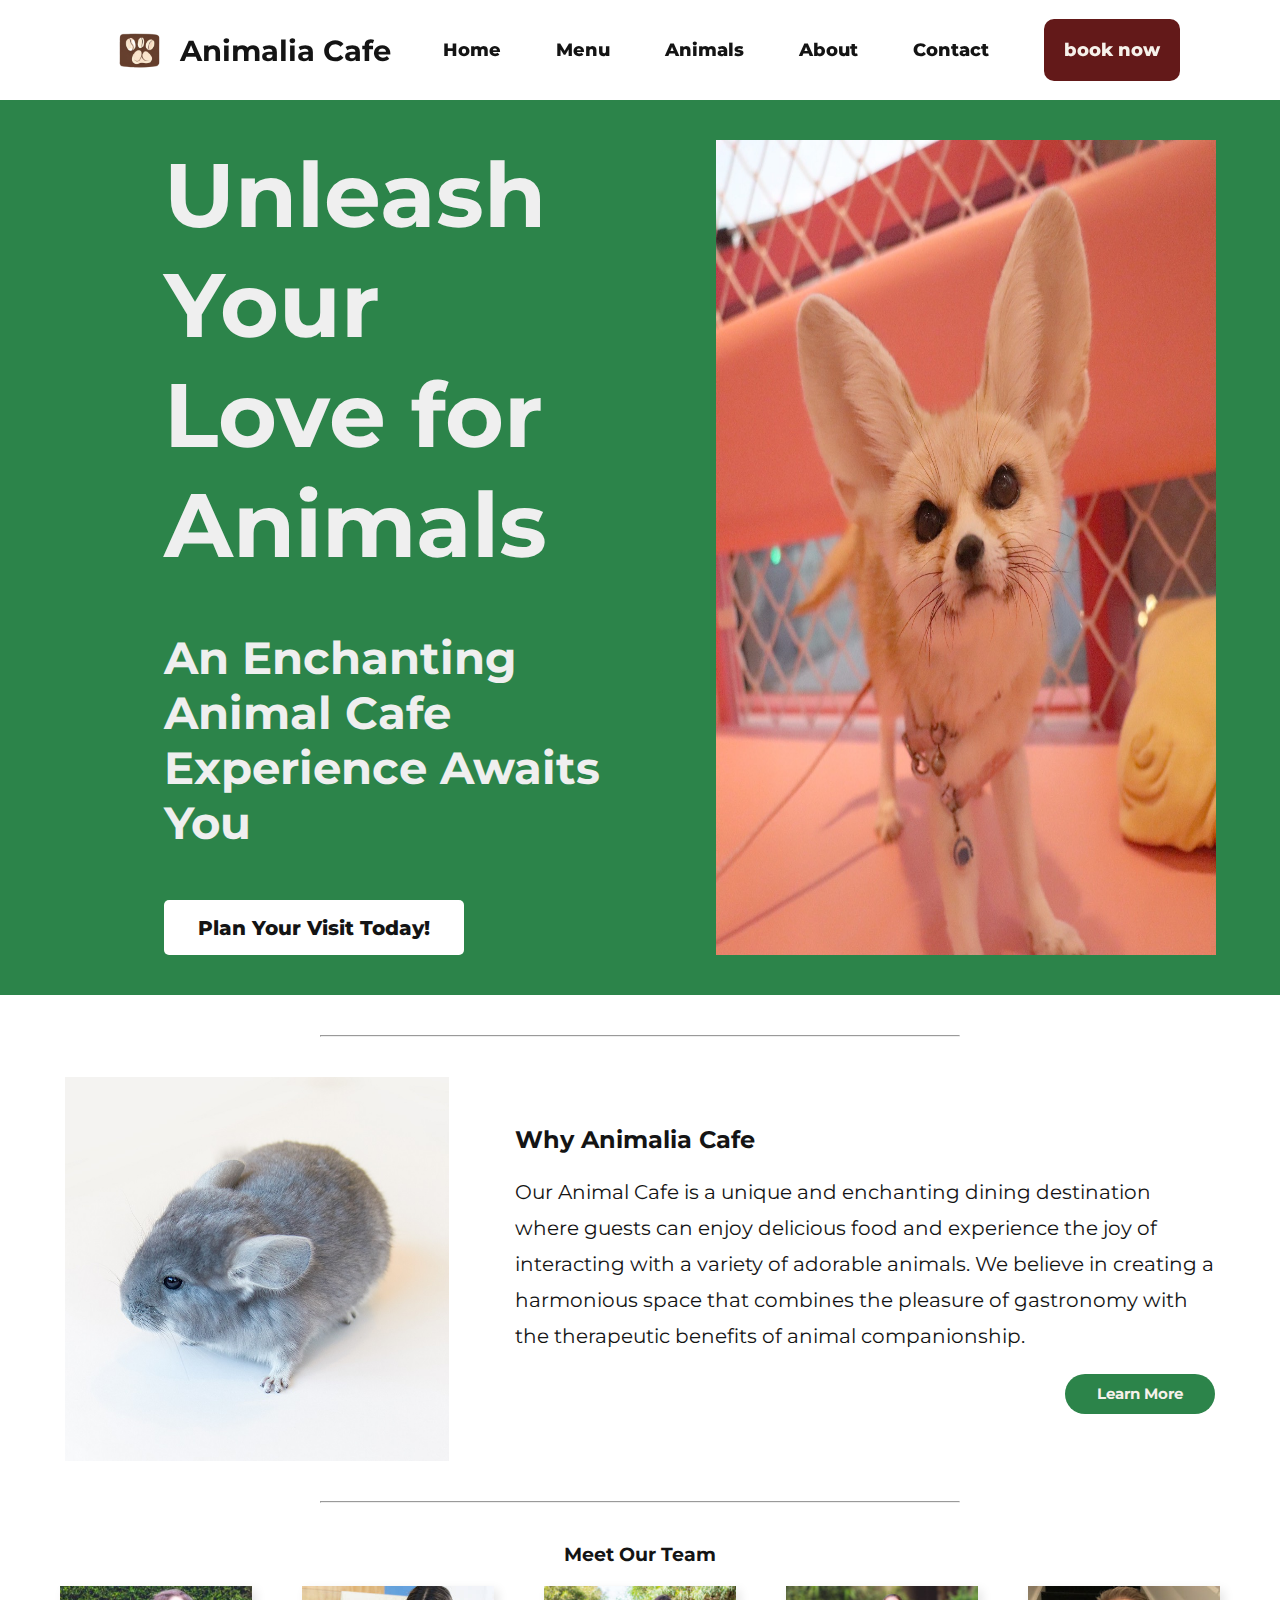
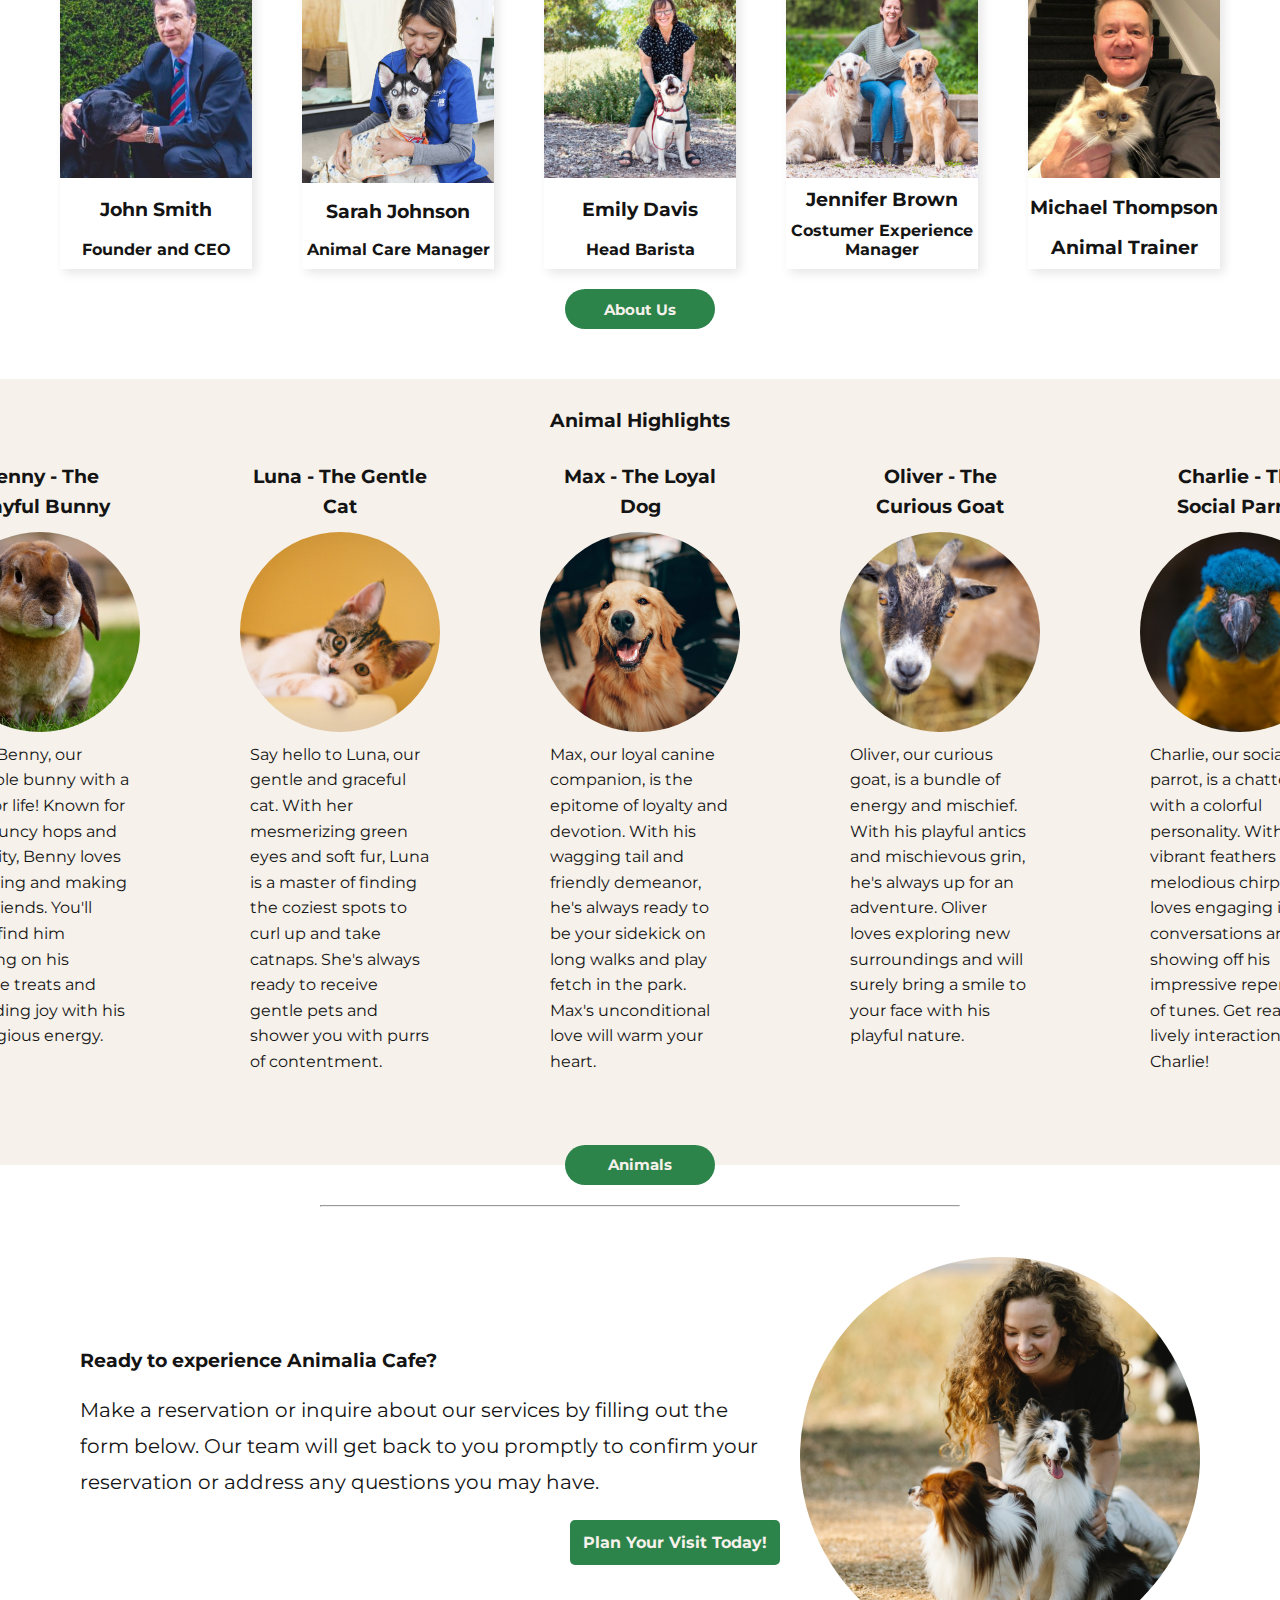
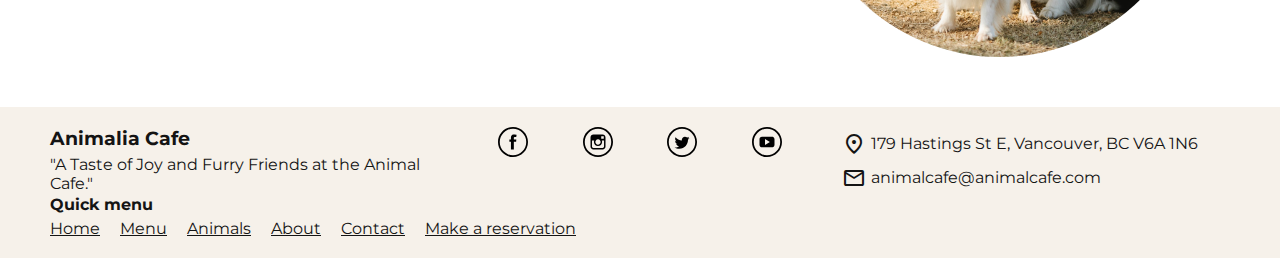
==== index.html @ f8567a12 "Setting up repo" ====
<!DOCTYPE html>
<html lang="en">
<head>
    <meta charset="UTF-8">
    <meta http-equiv="X-UA-Compatible" content="IE=edge">
    <meta name="viewport" content="width=device-width, initial-scale=1.0">
    <title>Homepage</title>
    <link rel="stylesheet" href="css/styles.css">
    <link rel="icon" href="imgs/iconlogo.png">
    <link rel="stylesheet" href="https://fonts.googleapis.com/css2?family=Material+Symbols+Outlined:opsz,wght,FILL,GRAD@20..48,100..700,0..1,-50..200" />
</head>
<body>
<!-- MENU -->
    <nav>
        <div class="menu-container">
            <div class="menu-logo">
                <img class="logo-icon" src="imgs/iconlogo.png" alt="animalia cafe logo">
                <h3>Animalia Cafe</h3>
            </div>
            <div class="menu-list">
                <div class="menu-item" id="menu-1"><a href="index.html">Home</a></div>
                <div class="menu-item" id="menu-2"><a href="pages/menu.html">Menu</a></div>
                <div class="menu-item" id="menu-2"><a href="pages/animals.html">Animals</a></div>
                <div class="menu-item" id="menu-3"><a href="pages/about.html">About</a></div>
                <div class="menu-item" id="menu-4"><a href="pages/contact.html">Contact</a></div>
                <div class="menu-item" id="menu-5"><a href="pages/contact.html">book now</a></div>
            </div>
        </div>
    </nav>
<!-- HOMEPAGE -->
<!-- HERO/BANNER -->
    <section class="herobanner-container">
        <div class="herobanner">
            <div class="herobanner-text">
                <h1 class="herobanner-title">Unleash Your Love for Animals</h1>
                <h2 class="herobanner-subtitle">An Enchanting Animal Cafe Experience Awaits You</h2>
                <a class="herobanner-button" href="pages/contact.html">Plan Your Visit Today!</a>
            </div>
            <img class="herobannerimg" src="imgs/fox.jpg" alt="a photo of a fennec fox">
        </div>
    </section>
    <hr class="team-space">

<!-- HOME/ABOUT -->
    <section class="homeabout-container">
        <img class="homeabout-img" src="imgs/chinchilla.jpg" alt="a photo of a chinchilla">
        <div class="homeabout-text">
            <h2 class="homeabout-title">Why Animalia Cafe</h2>
            <p class="homeabout-p">Our Animal Cafe is a unique and enchanting dining destination where guests can enjoy delicious food and experience the joy of interacting with a variety of adorable animals. We believe in creating a harmonious space that combines the pleasure of gastronomy with the therapeutic benefits of animal companionship.</p>
            <a class="homeabout-button" href="pages/about.html">Learn More</a>
        </div>
    </section>
    <hr class="team-space">

<!-- TEAM -->
    <section class="team-container">
        <h3>Meet Our Team</h3>
        <div class="team">
            <div class="team-item">
                <img class="team-img" src="imgs/team4.jpg" alt="a photo of a CEO with a dog">
                <h3 class="team-name">John Smith</h3>
                <h4 class="team-name">Founder and CEO</h4>
            </div>
            <div class="team-item">
                <img class="team-img" src="imgs/team1.jpg" alt="a photo of an animal care manager with a dog">
                <h3 class="team-name">Sarah Johnson</h3>
                <h4 class="team-name">Animal Care Manager</h4>
            </div>
            <div class="team-item">
                <img class="team-img" src="imgs/team2.jpg" alt="a photo of a head barista with a dog">
                <h3 class="team-name">Emily Davis</h3>
                <h4 class="team-name">Head Barista</h4>
            </div>
            <div class="team-item">
                <img class="team-img" src="imgs/team3.jpg" alt="a photo of a costumer experience manager with two dogs">
                <h3 class="team-name">Jennifer Brown </h3>
                <h4 class="team-name">Costumer Experience Manager</h4>
            </div>
            <div class="team-item">
                <img class="team-img" src="imgs/team5.jpg" alt="a photo of an animal trainer with a cat">
                <h3 class="team-name">Michael Thompson</h3>
                <h3>Animal Trainer</h3>
            </div>
        </div>
        <a class="team-button" href="pages/about.html">About Us</a>
    </section>

<!-- HOME/ANIMALS -->
<section class="highlight-container">
    <h3>Animal Highlights</h3>
    <div class="highlight">
        <div class="highlight-item">
            <h3 class="highlight-name">Benny - The Playful Bunny</h3>
            <img class="highlight-img" src="imgs/bunny.jpg" alt="a photo of an adorable bunny">
            <p>Meet Benny, our adorable bunny with a zest for life! Known for his bouncy hops and curiosity, Benny loves exploring and making new friends. You'll often find him nibbling on his favorite treats and spreading joy with his contagious energy.</p>
        </div>
        <div class="highlight-item">
            <h3 class="highlight-name">Luna - The Gentle Cat</h3>
            <img class="highlight-img" src="imgs/cat.jpg" alt="a photo of a graceful cat">
            <p>Say hello to Luna, our gentle and graceful cat. With her mesmerizing green eyes and soft fur, Luna is a master of finding the coziest spots to curl up and take catnaps. She's always ready to receive gentle pets and shower you with purrs of contentment.</p>
        </div>
        <div class="highlight-item">
            <h3 class="highlight-name">Max - The Loyal Dog</h3>
            <img class="highlight-img" src="imgs/dog.jpg" alt="a photo of a canine companion">
            <p>Max, our loyal canine companion, is the epitome of loyalty and devotion. With his wagging tail and friendly demeanor, he's always ready to be your sidekick on long walks and play fetch in the park. Max's unconditional love will warm your heart.</p>
        </div>
        <div class="highlight-item">
            <h3 class="highlight-name">Oliver - The Curious Goat</h3>
            <img class="highlight-img" src="imgs/goat.jpg" alt="a photo of a curious goat">
            <p>Oliver, our curious goat, is a bundle of energy and mischief. With his playful antics and mischievous grin, he's always up for an adventure. Oliver loves exploring new surroundings and will surely bring a smile to your face with his playful nature.</p>
        </div>
        <div class="highlight-item">
            <h3 class="highlight-name">Charlie - The Social Parrot</h3>
            <img class="highlight-img" src="imgs/parrot.jpg" alt="a photo of a sociable parrot">
            <p>Charlie, our sociable parrot, is a chatterbox with a colorful personality. With his vibrant feathers and melodious chirps, he loves engaging in conversations and showing off his impressive repertoire of tunes. Get ready for lively interactions with Charlie!</p>
        </div>
    </div>
    <a class="highlight-button" href="pages/animals.html">Animals</a>
</section>
<hr class="team-space">

<!-- RESERVATION -->
<section class="reserv-container">
    <img class="reserv-img" src="imgs/playing.jpg" alt="a photo of a woman playing with a dog">
    <div class="reserv-text">
        <h3 class="reserv-title">Ready to experience Animalia Cafe?</h3>
        <p class="reserv-p">Make a reservation or inquire about our services by filling out the form below. Our team will get back to you promptly to confirm your reservation or address any questions you may have.</p>
        <a class="reserv-button" href="pages/contact.html">Plan Your Visit Today!</a>
    </div>
</section>

<!-- FOOTER -->
    <footer>
        <div class="footer-container">
            <div class="footer-logo">
                <h3>Animalia Cafe</h3>
                <p>"A Taste of Joy and Furry Friends at the Animal Cafe."</p>
            </div>
            <div class="social-media">
                <a href="facebook.com"><img class="footer-img" src="imgs/facebook-svgrepo-com.svg" alt="facebook icon"></a>
                <a href="instagram.com"><img class="footer-img" src="imgs/instagram-svgrepo-com.svg" alt="instagram icon"></a>
                <a href="twitter.com"><img class="footer-img" src="imgs/twitter-svgrepo-com.svg" alt="twitter icon"></a>
                <a href="youtube.com"><img class="footer-img" src="imgs/youtube-svgrepo-com.svg" alt="youtube icon"></a>
            </div>
            <div class="contact-info">
                    <div class="contact-item">
                        <span class="material-symbols-outlined">location_on</span>
                        <p>179 Hastings St E, Vancouver, BC V6A 1N6</p>
                    </div>
                    <div class="contact-item">
                        <span class="material-symbols-outlined">mail</span>
                        <p>animalcafe@animalcafe.com</p>
                    </div> 
            </div>
        </div>
        <div class="footer-2-container">
            <div class="footer-2">
                <h4 class="quick-menu">Quick menu</h4>
                <div class="short-menu">
                    <div class="short-item" id="short-1"><a class="footer-a" href="index.html">Home</a></div>
                    <div class="short-item" id="short-2"><a class="footer-a" href="pages/menu.html">Menu</a></div>
                    <div class="short-item" id="short-3"><a class="footer-a" href="pages/animals.html">Animals</a></div>
                    <div class="short-item" id="short-4"><a class="footer-a" href="pages/about.html">About</a></div>
                    <div class="short-item" id="short-5"><a class="footer-a" href="pages/contact.html">Contact</a></div>
                    <div class="short-item" id="short-6"><a class="footer-a" href="pages/contact.html">Make a reservation</a></div>
                </div>
            </div>
            <div class="footer-map">
                <!-- <iframe src="https://www.google.com/maps/embed?pb=!1m14!1m12!1m3!1d6944.434700519865!2d-123.10867985816292!3d49.280388303504374!2m3!1f0!2f0!3f0!3m2!1i1024!2i768!4f13.1!5e0!3m2!1ses!2sca!4v1685340251010!5m2!1ses!2sca" width="400" height="300" style="border:0;" allowfullscreen="" loading="lazy" referrerpolicy="no-referrer-when-downgrade"></iframe> -->
            </div>
        </div>
    </footer>
</body>
</html>
---- css/styles.css ----
@import url('https://fonts.googleapis.com/css2?family=Montserrat:ital,wght@0,100;0,200;0,300;0,400;0,500;0,600;0,700;0,800;0,900;1,100;1,200;1,300;1,400;1,500;1,600;1,700;1,800;1,900&display=swap');

* {
    margin: 0;
    padding: 0;
    box-sizing: border-box;
    font-family: 'Montserrat', sans-serif;
}

body {
    background-color: white; /*#223D3C*/
    color: #141414;
}
/* MENU */
nav {
    font-weight: 800;
    font-size: 18px;
    width: 100%;
    padding: 10px 100px 10px 100px;
    position: sticky;
    top: 0px;
    background-color: rgba(255, 255, 255, 0.9);
    z-index: 1;
}

a {
    text-decoration: none;
    color: #141414;
}

.menu-container {
    display: flex;
    justify-content: space-between;
    align-items: center;
    flex-wrap: wrap;
    position: sticky;
}

.menu-logo {
    display: flex;
    align-items: center;
    font-size: 25px;
    font-weight: 500;
}

.menu-item {
    cursor: pointer;
}

.logo-icon {
    width: 80px;
}

.menu-list {
    display: flex;
    justify-content: space-evenly;
    align-items: center;
    flex-wrap: wrap;
    gap: 55px;
}

#menu-5 a {
    color: #f6f1ea;
}

#menu-5 {
    background-color: #631919;
    color: #f6f1ea;
    padding: 20px;
    border-radius: 10px;
}
/* -----------------------------------HOMEPAGE-------------------------------------------- */
/* HEROBANNER */
.herobanner-container {
    display: flex;
    justify-content: center;
    padding-top: 40px;
    padding-bottom: 40px;
    background-color: #2C844A;
}
.herobanner {
    display: flex;    
    justify-content: space-around;
    flex-direction: row;
    width: 90%;
}

.herobanner-text {
    display: flex;
    flex-direction: column;
    justify-content: flex-start;
    font-size: 5vh;
    gap: 50px;
    padding: 0px 100px;
    color: #efefef;
}

.herobanner-title.herobanner-subtitle {
    color: #dec6c6;
    font-size: 1.2em;
}

.herobanner-subtitle {
    font-size: 1em;
}

.herobanner-button {
    display: flex;
    background-color: #ffffff;
    color: #141414;
    font-size: 20px;
    font-weight: 800;
    width: 300px;
    height: 55px;
    border-radius: 5px;
    justify-content: center;
    align-items: center;
}

.herobannerimg {
    max-width: 500px;
}
/* TEAM */
.team-container {
    display: flex;
    justify-content: space-evenly;
    flex-direction: column;
    align-items: center;
    gap: 20px;
}

.team {
    display: flex;
    flex-wrap: wrap;
    justify-content: center;
    gap: 50px;
}

.team-item {
    display: flex;
    flex-direction: column;
    align-items: center;
    justify-content: space-between;
    gap: 10px;
    background-color: #ffffff;
    padding-bottom: 10px;
    width: 15%;
    text-align: center;
    box-shadow: 4px 4px 10px 0px rgba(0,0,0,0.1);
}

.team-img {
    width: 100%;
}

.team-button {
    display: flex;
    background-color: #2C844A;
    color: #f6f1ea;
    font-size: 15px;
    font-weight: 700;
    width: 150px;
    height: 40px;
    border-radius: 40px;
    justify-content: center;
    align-items: center;
}

.team-space {
    margin: 40px auto;
    width: 50%;
}

/* HOME/ABOUT */
.homeabout-container {
    display: flex;
    justify-content: space-evenly;
    margin-top: 40px;
}

.homeabout-text {
    display: flex;
    flex-direction: column;
    justify-content: center;
    gap: 20px;
    width: 700px;
}

.homeabout-p {
    font-size: 20px;
    line-height: 1.8;
}

.homeabout-button {
    display: flex;
    background-color: #2C844A;
    color: #f6f1ea;
    font-size: 15px;
    font-weight: 700;
    width: 150px;
    height: 40px;
    border-radius: 40px;
    justify-content: center;
    align-items: center;
    align-self: flex-end;
}

.homeabout-img {
    width: 30%;
}

/* REVIEWS */
.highlight-container {
    display: flex;
    justify-content: space-evenly;
    flex-direction: column;
    align-items: center;
    gap: 10px;
    position: relative;
    margin-top: 50px;
    padding: 30px;
    background-color: #f6f1ea;
}

.highlight {
    display: flex;
    flex-wrap: nowrap;
    justify-content: space-around;
}

.highlight-item {
    display: flex;
    flex-direction: column;
    align-items: center;
    gap: 10px;
    flex: 2;
    line-height: 1.6;
    padding: 10px;
    margin: 10px 50px 0px 50px;
    max-width: 200px;
}

.highlight-img {
    width: 200px;
    height: 200px;
    object-fit: cover;
    border-radius: 50%;
}

.highlight-name {
    text-align: center;
}

.highlight-button {
    display: flex;
    justify-content: center;
    align-items: center;
    background-color: #2C844A;
    color: #f6f1ea;
    font-size: 15px;
    font-weight: 700;
    width: 150px;
    height: 40px;
    border-radius: 40px;
    position: relative;
    top: 50px;
}

.highlight-space {
    margin: 40px auto;
    width: 50%;
}

/* RESERVATION */
.reserv-container {
    display: flex;
    justify-content: space-evenly;
    flex-direction: row-reverse;
    margin: 50px 60px;
}

.reserv-text {
    display: flex;
    flex-direction: column;
    justify-content: center;
    gap: 20px;
    width: 700px;
}

.reserv-p {
    font-size: 20px;
    line-height: 1.8;
}

.reserv-button {
    display: flex;
    background-color: #2C844A;
    color: #f6f1ea;
    font-size: 16px;
    font-weight: 700;
    width: 210px;
    height: 45px;
    border-radius: 5px;
    justify-content: center;
    align-items: center;
    align-self: flex-end;
}

.reserv-img {
    width: 400px;
    height: 400px;
    object-fit: cover;
    border-radius: 50%;
}

/* ------------------------------------MENU---------------------------------------------- */
/* HEROBANNER */
.menu-banner-container {
    display: flex;
    justify-content: space-evenly;
    margin-bottom: 50px;
    gap: 10px;
    margin: 5px 80px;
    padding: 30px 0px;
}

.menu-banner-text-container {
    display: flex;
    flex-direction: column;
    justify-content: space-evenly;
    gap: 10px;
    flex: 1;
    padding-right: 50px;
}

.menu-banner-product-container {
    align-self: flex-end;
    text-align: center;
    background-color: rgb(44,132,74);
    background: linear-gradient(0deg, rgba(44,132,74,1) 0%, rgba(44,132,74,0.8072478991596639) 34%, rgba(255,255,255,1) 100%);
    border-radius: 50%;
    flex: 2;
    margin-right: 20px;
}

.menu-banner-categories {
    display: flex;
    flex-direction: column;
    justify-content: space-evenly;
    gap: 50px;
    flex: 1;
}

.banner-product-img {
    width: 350px;
}

.menu-banner-categories-side {
    display: flex;
    align-items: center;
    justify-content: flex-start;
    gap: 20px;
}

.banner-categories-img {
    width: 100px;
    height: 100px;
    object-fit: cover;
    border-radius: 50%;
}

.banner-categories-text {
    display: flex;
    flex-direction: column;
}

/* PRODUCTS LIST */
.menu-product-container {
    display: flex;
    flex-direction: column;
    gap: 70px;
    padding: 60px 10px;
}
.menu-product {
    display: flex;
    flex-direction: column;
}
.product-container {
    display: flex;
    justify-content: space-evenly;
    flex-wrap: wrap;
}

.product {
    position: relative;
    background-color: white;
    border-radius: 30px;
    text-align: center;
    width: 200px;
    box-shadow: 5px 5px 10px 0px rgba(0,0,0,0.1);
}

.product-text {
    display: flex;
    flex-direction: column;
    gap: 5px;
    position: relative;
    bottom: 25px;
}

.product-img {
    position: relative;
    width: 150px;
    height: 150px;
    object-fit: cover;
    border-radius: 50%;
    bottom: 50px;
}

.menu-title {
    text-align: center;
}

/* -----------------------------------ANIMALS-------------------------------------------- */
.header-animals-container{
    display: flex;
    align-items: center;
    justify-content: center;
    flex-flow: column;
    height: 300px;
    background-color: #2C844A;
}

.header-animals{
    background-color: #664833;
    padding: 5px 20px 5px;
    border-radius: 10px;
    font-size: 20px;
}

.animals-menu {
    color:#f6f1f0;
    padding: 0px 20px;
}

.header-animals-tytle{
    color:#f6f1f0;
    padding: 30px;
    font-size: 50px;
}

.animalsname{
    padding: 20px;
    font-size: 40px;
    text-align: center;
}

.animals-container{
    display: flex;
    flex-wrap: wrap;
    margin: 0 10px;
    gap: 50px 0px;
    padding-bottom: 100px;
    align-items: center;
    justify-content: center;
}

.animals-picture{
    width: 240px;
    height: 260px;
    border-radius: 60px 0px 0px 60px;
    object-fit: cover;
    padding-left: 15px;
}

.animals-profile{
    width: 200px;
    height: 260px;
    line-height: 24px;
    border-radius: 0px 50px 50px 0px;
    background-color: #e6dbcb;
    text-align: center;
    padding: 5px;
}

/* -----------------------------------ABOUT-------------------------------------------- */
.header-container {
    display: flex;
    height: 400px;
    background-color: #2C844A;
    color: white;
}

.about-title {
    align-self: end;
    font-size: 110px;
    margin-left:30px;
    margin-right:-50px;
    font-size: 5em;
}

.banner-img {
    height: 160px;
    width: 160px;
    border-radius: 80px;
}

.banner-img.left {
    margin: 20px -10px 0px -30px;
}

.banner-img.right{
    align-self: center;
    margin-right: 50px;
}

.story-title {
    text-align: center;
    margin-bottom: 20px;
    margin-top: 100px;
    font-size: 30px;
    background-color: #f6f1f0;
 }

.story-container {
    display: flex;
    justify-content: center;
    padding: 50px 0px;
} 

.story-text.text1 {
    margin-right: 100px;
    line-height: 1.8;
}

.story-text.text2 {
    margin-left: 100px;
    line-height: 1.8;
}

.story-img {
    height: 400px;
}

.story-img.img1 {
    margin-right: auto;
}

.story-img.img2 {
    height: 500px;
    margin-left: auto;
}

.story-text {
    width: 650px;
    height: 400px;
    font-size: 20px;
    line-height: 30px;
}


/* TESTIMONIES */
.testimonies-title {
    text-align: center;
    margin-top: 100px;
    margin-bottom: 20px;
    font-size: 30px;
    background-color: #f6f1f0;
 }

.testimonies-container{
    display: flex;
    justify-content: center;
    align-items: center;
    flex-direction: column;
    padding-top: 30px;
    padding-bottom: 100px;
    gap: 30px;
}

.testimonies{
    position: relative;
    width: 800px;
    height: 350px;
    border-radius: 50px;
    background-color: #c9baaa;
    font-size: 20px;
    padding: 40px 100px 40px;
    line-height: 1.5;

}

.testimonies.left{
    margin-left: -400px;
}

.testimonies.right{
    margin-left: 400px;
}

.animalspngs{
    position: absolute;
}

.animalspngs.left{
    height: 200px;
    left: -65px;
    bottom: -30px;
}

.animalspngs.right{
    height: 150px;
    bottom: -15px;
    right: -50px;
}
/* -----------------------------------CONTACT-------------------------------------------- */
.contact-container {
    display: flex;
    gap: 50px;
    margin: 30px 60px;
}

.contact-list {
    display: flex;
    flex-direction: column;
    flex: 1;
    gap: 5px;
}

.contact-list-item {
    display: flex;
    align-items: center;
}

.contact-text {
    padding-left: 35px;
}

.contact-form-container {
    flex: 4;
    background-color: #f6f1ea;
    padding: 15px 30px;
    border-radius: 30px;
}

.contact-form {
    display: flex;
    flex-direction: column;
    gap: 30px;
    margin-top: 25px;
}

.form-input {
    border: none;
    resize: none;
    height: 50px;
    background-color: #f6f1ea;
    border: 1px solid;
    border-radius: 5px;
}

.form-input::placeholder {
    padding-left: 5px;
}

.form-textarea{
    margin-top: 13px;
    height: 100px;
}

.form-input::placeholder {
    padding-top: 8px;
}

.form-button {
    border: none;
    border-radius: 12px;
    cursor: pointer;
}

.map {
    width: 100%;
    margin: 10px 0px 30px 0px;
}
/* FOOTER */
.footer-container {
    display: flex;
    justify-content: center;
    flex-wrap: wrap;
    padding: 20px 50px 0px 50px;
    background-color: #f6f1ea;
}

.footer-logo {
    display: flex;
    flex-direction: column;
    flex: 1;
    gap: 5px;
}

.social-media {
    display: flex;
    justify-content: space-evenly;
    flex-wrap: wrap;
    flex: 1;
}

.footer-img {
    width: 30px;
}

.contact-info {
    display: flex;
    flex: 1;
    flex-direction: column;
}

.contact-item {
    display: flex;
    align-items: center;
}

.material-symbols-outlined {
    padding: 5px;
}

.footer-2-container {
    display: flex;
    justify-content: space-between;
    flex-wrap: wrap;
    padding: 0px 50px 20px 50px;
    background-color: #f6f1ea;
}

.quick-menu {
    margin-bottom: 5px;
}

.footer-a {
    text-decoration: underline;
}

.short-menu {
    display: flex;
    justify-content: flex-start;
    flex-wrap: wrap;
    gap: 20px;
}

.footer-map {
    margin-right: 70px;
}

/* FAQ */

.faq-container {
    display: flex;
    flex-direction: column;
    gap: 10px;
    width: 50%;
    margin: 10px auto;
    padding: 30px 0px;
    font-size: 20px;
}

.faq-checkbox {
    display: none;
}

.question {
    cursor: pointer;
    background-color: white;
    border-radius: 10px;
    padding: 5px;
    font-weight: 600;
}

.answer {
    max-height: 0;
    overflow: hidden;
    transition: max-height 0.3s;
    margin-top: 15px;
    margin-bottom: 10px;
    padding-top: 5px;
    padding-right: 8px;
    padding-left: 8px;
    border-radius: 10px;
    background-color: #f6f1ea;
    line-height: 1.5;
}

.faq-checkbox:checked ~ .answer {
    max-height: 100px;
    padding: 5px 8px;
}
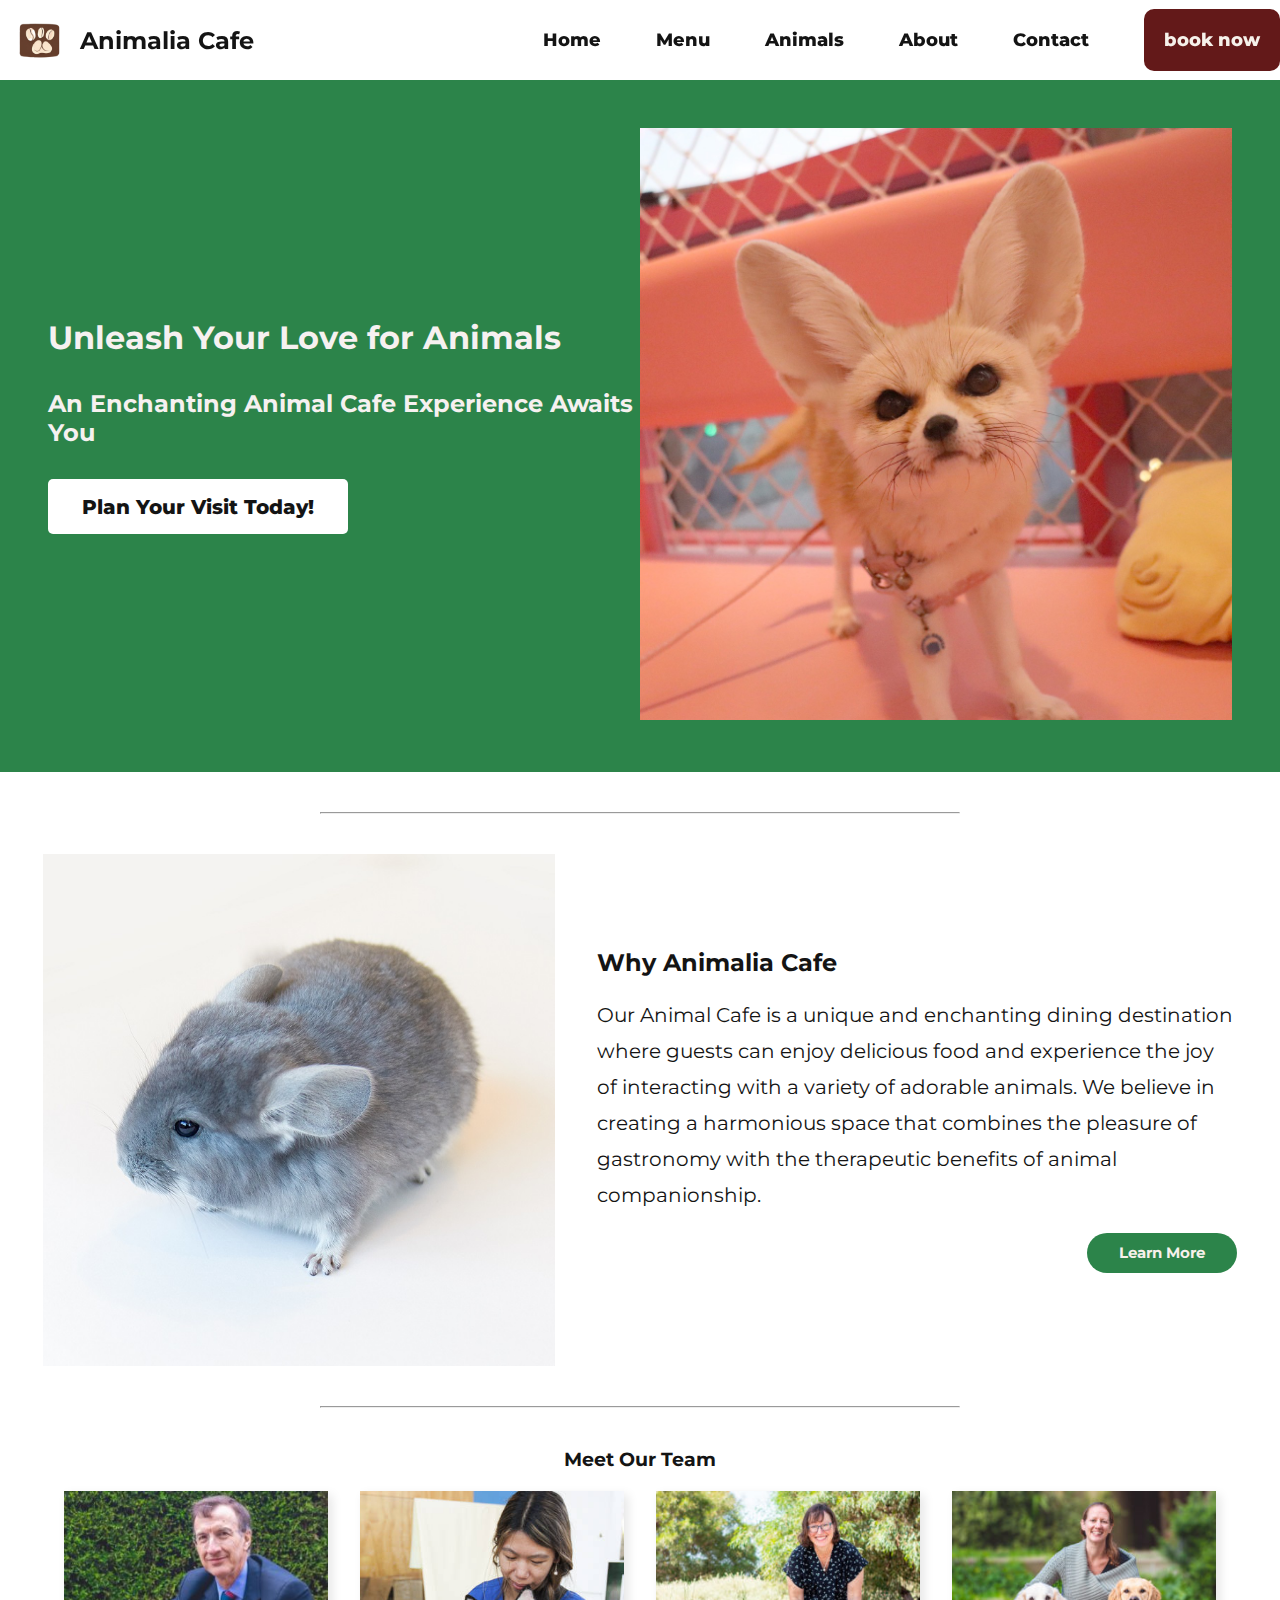
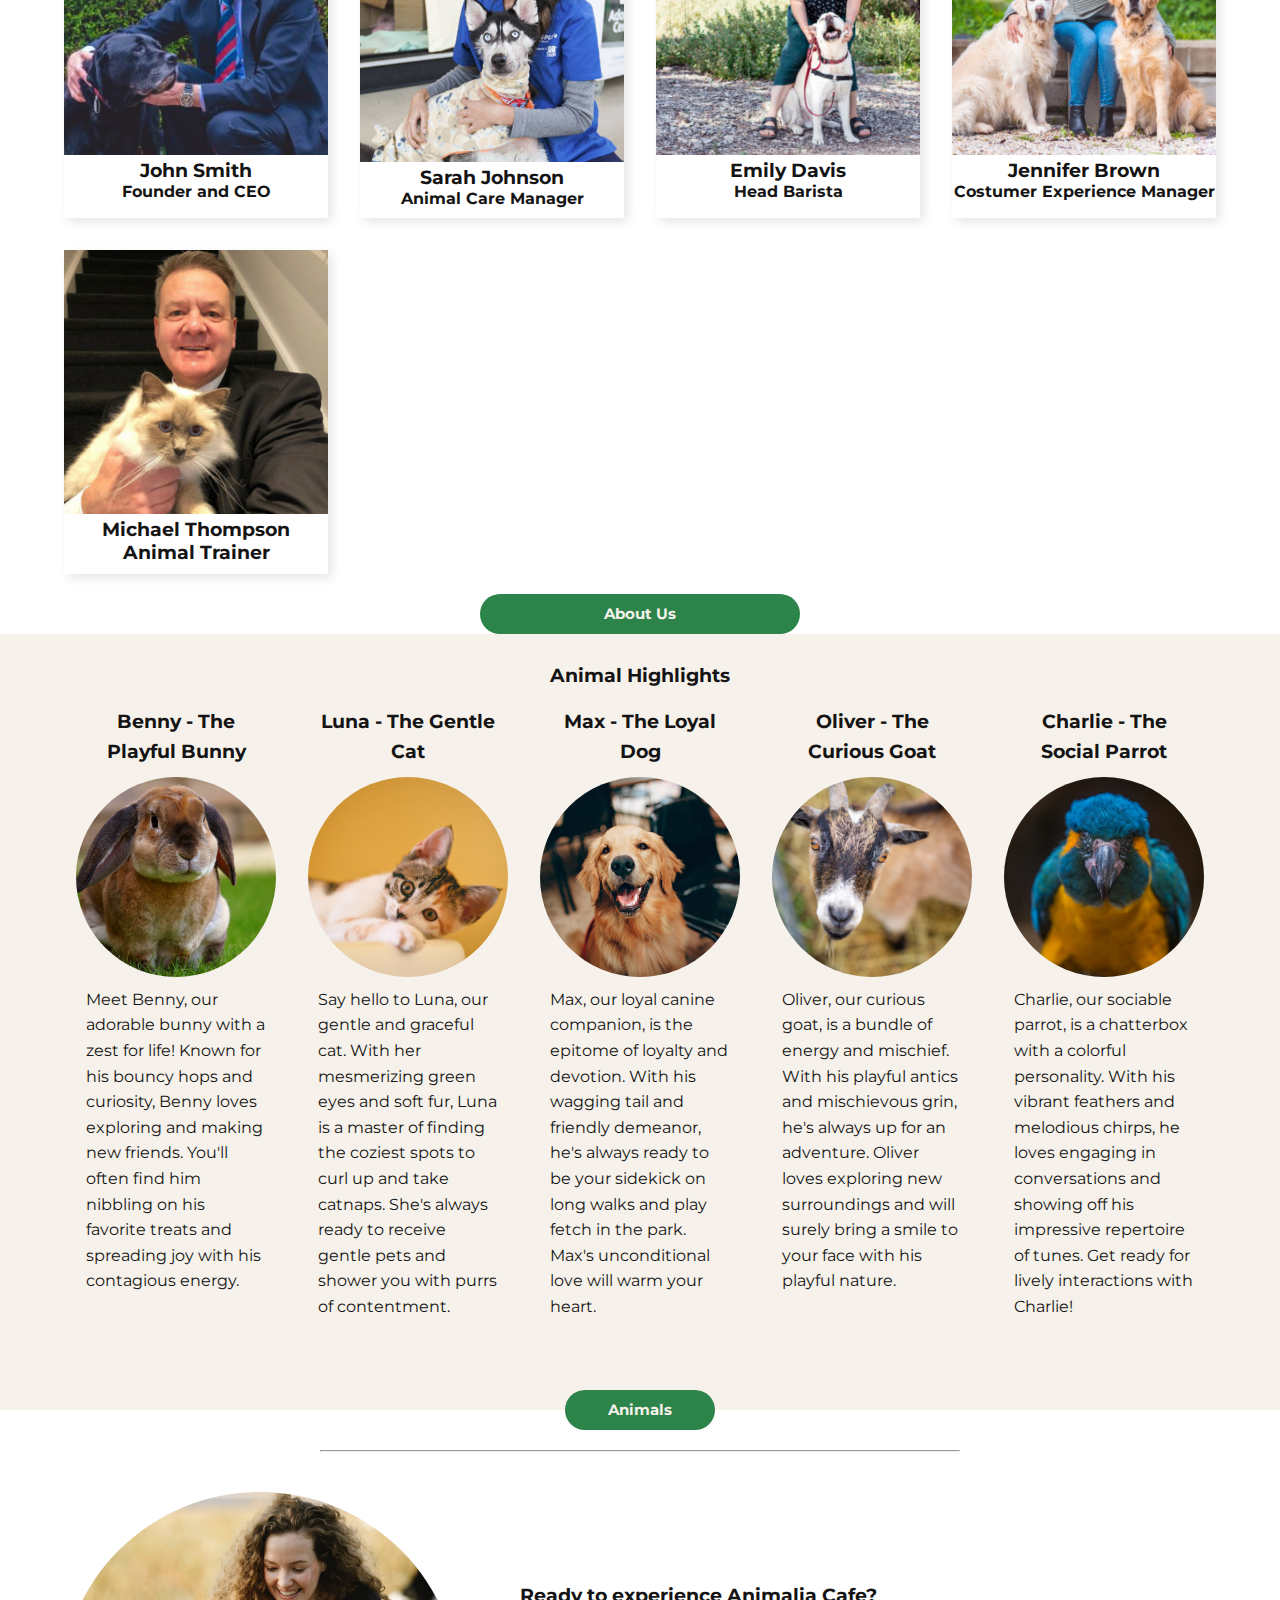
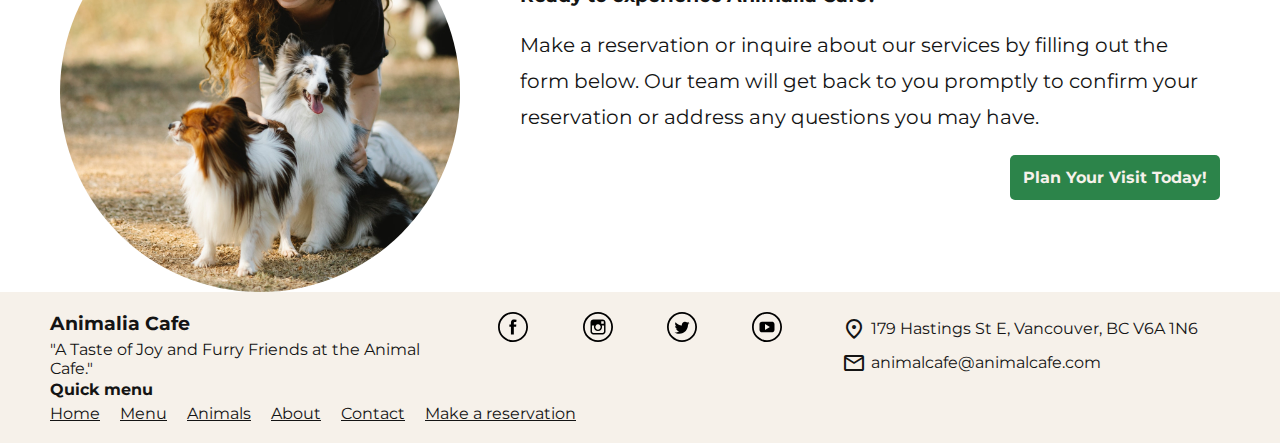
==== commit e9589787: "K index menu contact pages" ====
--- a/index.html
+++ b/index.html
@@ -11,33 +11,31 @@
 </head>
 <body>
 <!-- MENU -->
-    <nav>
-        <div class="menu-container">
-            <div class="menu-logo">
-                <img class="logo-icon" src="imgs/iconlogo.png" alt="animalia cafe logo">
-                <h3>Animalia Cafe</h3>
-            </div>
-            <div class="menu-list">
-                <div class="menu-item" id="menu-1"><a href="index.html">Home</a></div>
-                <div class="menu-item" id="menu-2"><a href="pages/menu.html">Menu</a></div>
-                <div class="menu-item" id="menu-2"><a href="pages/animals.html">Animals</a></div>
-                <div class="menu-item" id="menu-3"><a href="pages/about.html">About</a></div>
-                <div class="menu-item" id="menu-4"><a href="pages/contact.html">Contact</a></div>
-                <div class="menu-item" id="menu-5"><a href="pages/contact.html">book now</a></div>
-            </div>
+    <nav class="menu-container">
+        <div class="menu-logo">
+            <img class="logo-icon" src="imgs/iconlogo.png">
+            <h3>Animalia Cafe</h3>
+        </div>
+        <div class="menu-list">
+            <div class="menu-item" id="menu-1"><a href="../index.html">Home</a></div>
+            <div class="menu-item" id="menu-2"><a href="pages/menu.html">Menu</a></div>
+            <div class="menu-item" id="menu-2"><a href="pages/animals.html">Animals</a></div>
+            <div class="menu-item" id="menu-3"><a href="pages/about.html">About</a></div>
+            <div class="menu-item" id="menu-4"><a href="pages/contact.html">Contact</a></div>
+            <div class="menu-item" id="menu-5"><a href="pages/contact.html">book now</a></div>
         </div>
     </nav>
 <!-- HOMEPAGE -->
 <!-- HERO/BANNER -->
-    <section class="herobanner-container">
-        <div class="herobanner">
+    <section class="herobanner">
             <div class="herobanner-text">
                 <h1 class="herobanner-title">Unleash Your Love for Animals</h1>
                 <h2 class="herobanner-subtitle">An Enchanting Animal Cafe Experience Awaits You</h2>
                 <a class="herobanner-button" href="pages/contact.html">Plan Your Visit Today!</a>
             </div>
-            <img class="herobannerimg" src="imgs/fox.jpg" alt="a photo of a fennec fox">
-        </div>
+            <div class="bannerimg">
+                <img class="herobannerimg" src="imgs/fox.jpg" alt="a photo of a fennec fox">
+            </div>
     </section>
     <hr class="team-space">
 
@@ -51,7 +49,6 @@
         </div>
     </section>
     <hr class="team-space">
-
 <!-- TEAM -->
     <section class="team-container">
         <h3>Meet Our Team</h3>
@@ -84,7 +81,6 @@
         </div>
         <a class="team-button" href="pages/about.html">About Us</a>
     </section>
-
 <!-- HOME/ANIMALS -->
 <section class="highlight-container">
     <h3>Animal Highlights</h3>
@@ -118,7 +114,6 @@
     <a class="highlight-button" href="pages/animals.html">Animals</a>
 </section>
 <hr class="team-space">
-
 <!-- RESERVATION -->
 <section class="reserv-container">
     <img class="reserv-img" src="imgs/playing.jpg" alt="a photo of a woman playing with a dog">
@@ -128,7 +123,6 @@
         <a class="reserv-button" href="pages/contact.html">Plan Your Visit Today!</a>
     </div>
 </section>
-
 <!-- FOOTER -->
     <footer>
         <div class="footer-container">
@@ -165,9 +159,6 @@
                     <div class="short-item" id="short-6"><a class="footer-a" href="pages/contact.html">Make a reservation</a></div>
                 </div>
             </div>
-            <div class="footer-map">
-                <!-- <iframe src="https://www.google.com/maps/embed?pb=!1m14!1m12!1m3!1d6944.434700519865!2d-123.10867985816292!3d49.280388303504374!2m3!1f0!2f0!3f0!3m2!1i1024!2i768!4f13.1!5e0!3m2!1ses!2sca!4v1685340251010!5m2!1ses!2sca" width="400" height="300" style="border:0;" allowfullscreen="" loading="lazy" referrerpolicy="no-referrer-when-downgrade"></iframe> -->
-            </div>
         </div>
     </footer>
 </body>
--- a/css/styles.css
+++ b/css/styles.css
@@ -16,11 +16,15 @@
     font-weight: 800;
     font-size: 18px;
     width: 100%;
-    padding: 10px 100px 10px 100px;
     position: sticky;
     top: 0px;
     background-color: rgba(255, 255, 255, 0.9);
     z-index: 1;
+    
+    display: flex;
+    justify-content: space-between;
+    align-items: center;
+    flex-wrap: wrap;
 }
 
 a {
@@ -28,18 +32,12 @@
     color: #141414;
 }
 
-.menu-container {
-    display: flex;
-    justify-content: space-between;
-    align-items: center;
-    flex-wrap: wrap;
-    position: sticky;
-}
-
 .menu-logo {
-    display: flex;
-    align-items: center;
-    font-size: 25px;
+    width: 20%;
+
+    display: flex;
+    align-items: center;
+    font-size: 1.3rem;
     font-weight: 500;
 }
 
@@ -66,42 +64,37 @@
 #menu-5 {
     background-color: #631919;
     color: #f6f1ea;
+    text-align: center;
     padding: 20px;
     border-radius: 10px;
 }
 /* -----------------------------------HOMEPAGE-------------------------------------------- */
 /* HEROBANNER */
-.herobanner-container {
-    display: flex;
-    justify-content: center;
-    padding-top: 40px;
-    padding-bottom: 40px;
+.herobanner {
+    padding: 3rem;
     background-color: #2C844A;
-}
-.herobanner {
-    display: flex;    
-    justify-content: space-around;
-    flex-direction: row;
-    width: 90%;
+
+    display: flex;
+    align-items: center;
+    justify-content: center;
+    flex-wrap: wrap;
 }
 
 .herobanner-text {
     display: flex;
     flex-direction: column;
     justify-content: flex-start;
-    font-size: 5vh;
-    gap: 50px;
-    padding: 0px 100px;
-    color: #efefef;
-}
-
-.herobanner-title.herobanner-subtitle {
-    color: #dec6c6;
-    font-size: 1.2em;
-}
-
-.herobanner-subtitle {
-    font-size: 1em;
+    gap: 2rem;
+    flex: 1;
+    color: #f6f1f0;
+}
+
+.bannerimg {
+    flex: 1;
+}
+
+.herobannerimg {
+    width: 100%;
 }
 
 .herobanner-button {
@@ -117,43 +110,46 @@
     align-items: center;
 }
 
-.herobannerimg {
-    max-width: 500px;
-}
-/* TEAM */
-.team-container {
+@media (max-width: 769px) {
+}
+@media (max-width: 426px) {
+    .herobanner-text {
+        text-align: center;
+        font-size: 0.9rem;
+        text-wrap: balance;
+    }
+    .bannerimg {
+        width: 100vw;
+    }
+    .herobannerimg {
+        width: 100vw;
+        margin-top: 1rem;
+    }
+}
+
+/* HOME/ABOUT */
+.homeabout-container {
+    width: 100%;
     display: flex;
     justify-content: space-evenly;
-    flex-direction: column;
-    align-items: center;
+    align-content: center;
+    flex-wrap: wrap;
+}
+
+.homeabout-text {
+    display: flex;
+    flex-direction: column;
+    justify-content: center;
     gap: 20px;
-}
-
-.team {
-    display: flex;
-    flex-wrap: wrap;
-    justify-content: center;
-    gap: 50px;
-}
-
-.team-item {
-    display: flex;
-    flex-direction: column;
-    align-items: center;
-    justify-content: space-between;
-    gap: 10px;
-    background-color: #ffffff;
-    padding-bottom: 10px;
-    width: 15%;
-    text-align: center;
-    box-shadow: 4px 4px 10px 0px rgba(0,0,0,0.1);
-}
-
-.team-img {
-    width: 100%;
-}
-
-.team-button {
+    width: 50%;
+}
+
+.homeabout-p {
+    font-size: 20px;
+    line-height: 1.8;
+}
+
+.homeabout-button {
     display: flex;
     background-color: #2C844A;
     color: #f6f1ea;
@@ -164,34 +160,65 @@
     border-radius: 40px;
     justify-content: center;
     align-items: center;
-}
-
-.team-space {
-    margin: 40px auto;
-    width: 50%;
-}
-
-/* HOME/ABOUT */
-.homeabout-container {
+    align-self: flex-end;
+}
+
+.homeabout-img {
+    width: 40%;
+    object-fit: cover;
+}
+
+@media (max-width: 769px) {
+    .homeabout-container{
+        flex-direction: column;
+    }
+    .homeabout-text {
+        width: 80%;
+    }
+    .homeabout-img {
+        width: 80%;
+        object-fit: cover;
+    }
+    .homeabout-button {
+        width: 100%;
+        height: 40px;
+        border-radius: 40px;
+    }
+}
+@media (max-width: 426px) {
+}
+
+/* TEAM */
+.team-container {
     display: flex;
     justify-content: space-evenly;
-    margin-top: 40px;
-}
-
-.homeabout-text {
-    display: flex;
-    flex-direction: column;
-    justify-content: center;
+    flex-direction: column;
+    align-items: center;
     gap: 20px;
-    width: 700px;
-}
-
-.homeabout-p {
-    font-size: 20px;
-    line-height: 1.8;
-}
-
-.homeabout-button {
+}
+
+.team {
+    width: 90%;
+
+    display: grid;
+    grid-template-columns: repeat(auto-fit, minmax(250px, 1fr));
+    grid-template-rows: auto;
+    gap: 2rem;
+}
+
+.team-item {
+    align-items: center;
+    background-color: #ffffff;
+    padding-bottom: 10px;
+    text-align: center;
+    box-shadow: 4px 4px 10px 0px rgba(0,0,0,0.1);
+}
+
+.team-img {
+    width: 100%;
+}
+
+.team-button {
     display: flex;
     background-color: #2C844A;
     color: #f6f1ea;
@@ -202,14 +229,14 @@
     border-radius: 40px;
     justify-content: center;
     align-items: center;
-    align-self: flex-end;
-}
-
-.homeabout-img {
-    width: 30%;
-}
-
-/* REVIEWS */
+}
+
+.team-space {
+    margin: 40px auto;
+    width: 50%;
+}
+
+/* HIGHLIGHTS */
 .highlight-container {
     display: flex;
     justify-content: space-evenly;
@@ -217,15 +244,15 @@
     align-items: center;
     gap: 10px;
     position: relative;
-    margin-top: 50px;
-    padding: 30px;
+    padding: 30px 0;
     background-color: #f6f1ea;
 }
 
 .highlight {
     display: flex;
-    flex-wrap: nowrap;
+    flex-wrap: wrap;
     justify-content: space-around;
+    gap: 2rem;
 }
 
 .highlight-item {
@@ -236,7 +263,6 @@
     flex: 2;
     line-height: 1.6;
     padding: 10px;
-    margin: 10px 50px 0px 50px;
     max-width: 200px;
 }
 
@@ -273,10 +299,11 @@
 
 /* RESERVATION */
 .reserv-container {
+    width: 100%;
     display: flex;
     justify-content: space-evenly;
-    flex-direction: row-reverse;
-    margin: 50px 60px;
+    align-content: center;
+    flex-wrap: wrap;
 }
 
 .reserv-text {
@@ -313,15 +340,44 @@
     border-radius: 50%;
 }
 
+@media (max-width: 769px) {
+    .reserv-container{
+        width: 100%;
+        gap: 1.5rem;
+        padding: 2rem 0;
+    }
+    .reserv-text {
+        width: 80%;
+    }
+    .reserv-img {
+        width: 100%;
+        object-fit: cover;
+        border-radius: 0%;
+    }
+    .reserv-button {
+        width: 100%;
+        height: 40px;
+    }
+}
+@media (max-width: 426px) {
+    .highlight-img {
+        border-radius: 0;
+        width: 100vw;
+    }
+    .highlight-item > p {
+        width: 90vw;
+        text-align: justify;
+    }
+}
+
 /* ------------------------------------MENU---------------------------------------------- */
 /* HEROBANNER */
 .menu-banner-container {
-    display: flex;
-    justify-content: space-evenly;
-    margin-bottom: 50px;
+    width: 90%;
+    margin: 0 auto;
+    display: grid;
+    grid-template-columns: 1fr 1fr 1fr;
     gap: 10px;
-    margin: 5px 80px;
-    padding: 30px 0px;
 }
 
 .menu-banner-text-container {
@@ -347,6 +403,7 @@
     display: flex;
     flex-direction: column;
     justify-content: space-evenly;
+    flex-wrap: wrap;
     gap: 50px;
     flex: 1;
 }
@@ -386,9 +443,9 @@
     flex-direction: column;
 }
 .product-container {
-    display: flex;
-    justify-content: space-evenly;
-    flex-wrap: wrap;
+    display: grid;
+    grid-template-columns: repeat(auto-fill, minmax(15rem, 1fr));
+    gap: 1rem;
 }
 
 .product {
@@ -396,8 +453,8 @@
     background-color: white;
     border-radius: 30px;
     text-align: center;
-    width: 200px;
     box-shadow: 5px 5px 10px 0px rgba(0,0,0,0.1);
+    margin-top: 50px;
 }
 
 .product-text {
@@ -420,6 +477,49 @@
 .menu-title {
     text-align: center;
 }
+
+@media (max-width: 786px){
+    .menu-banner-container {
+        display: grid;
+        grid-template-columns: 1fr 1fr;
+        gap: 10px;
+    }
+    .menu-banner-categories {
+        flex-direction: row;
+        justify-content: space-evenly;
+        flex-wrap: nowrap;
+        gap: 50px;
+        grid-column: span 2;
+    }
+}
+    @media (max-width: 426px){
+        .menu-banner-container {
+            width: 100%;
+            display: grid;
+            grid-template-columns: 1fr;
+            gap: 10px;
+            justify-items: center;
+        }
+        .menu-banner-categories {
+            flex-direction: column;
+            justify-content: space-evenly;
+            gap: 50px;
+            grid-column: span 1;
+            padding: 1rem;
+        }
+        .menu-banner-text-container {
+            padding-right: 0;
+            width: 90%;
+        }
+        .menu-banner-product-container {
+            border-radius: 0%;
+            width: 100%;
+            margin-right: 0;
+        }
+        .banner-product-img {
+            width: 90vw;
+        }
+    }
 
 /* -----------------------------------ANIMALS-------------------------------------------- */
 .header-animals-container{
@@ -616,6 +716,7 @@
 /* -----------------------------------CONTACT-------------------------------------------- */
 .contact-container {
     display: flex;
+    flex-wrap: wrap;
     gap: 50px;
     margin: 30px 60px;
 }
@@ -682,6 +783,27 @@
     width: 100%;
     margin: 10px 0px 30px 0px;
 }
+
+.team-button {
+    width: 25vw;
+}
+
+@media (max-width: 786px) {
+    .contact-container {
+        margin: 0;
+    }
+    .team-button {
+        width: 90vw;
+    }
+}
+
+@media (max-width: 426px) {
+    .contact-form-container {
+        width: 90%;
+        padding: 15px;
+    }
+}
+
 /* FOOTER */
 .footer-container {
     display: flex;
@@ -749,6 +871,30 @@
 
 .footer-map {
     margin-right: 70px;
+}
+
+@media (max-width: 786px) {
+    .footer-container {
+        gap: 1rem;
+        padding: 1rem;
+    }
+    .social-media {
+        justify-content: center;
+        gap: 1rem;
+    }
+}
+
+@media (max-width: 426px) {
+    .footer-container {
+        flex-direction: column;
+        gap: 1rem;
+        padding: 1rem;
+        width: 100%;
+    }
+    .social-media {
+        justify-content: center;
+        gap: 1rem;
+    }
 }
 
 /* FAQ */
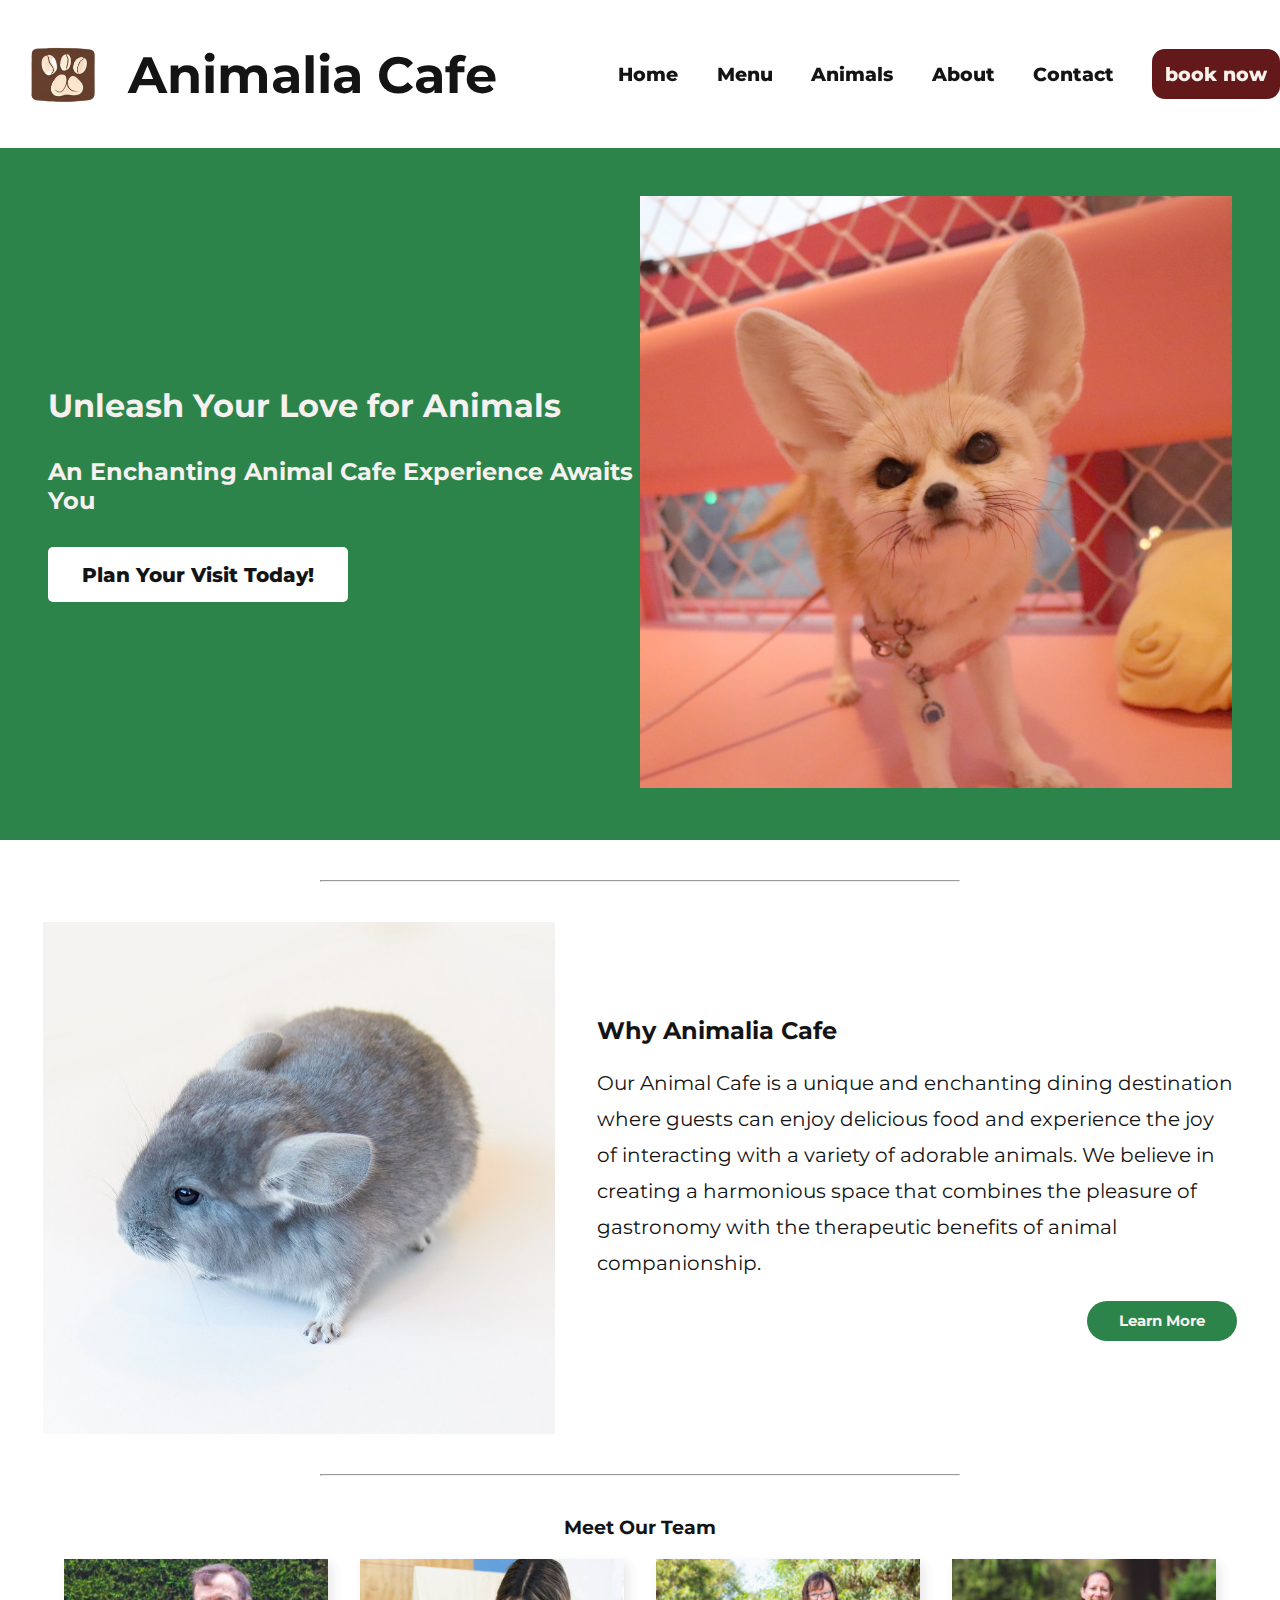
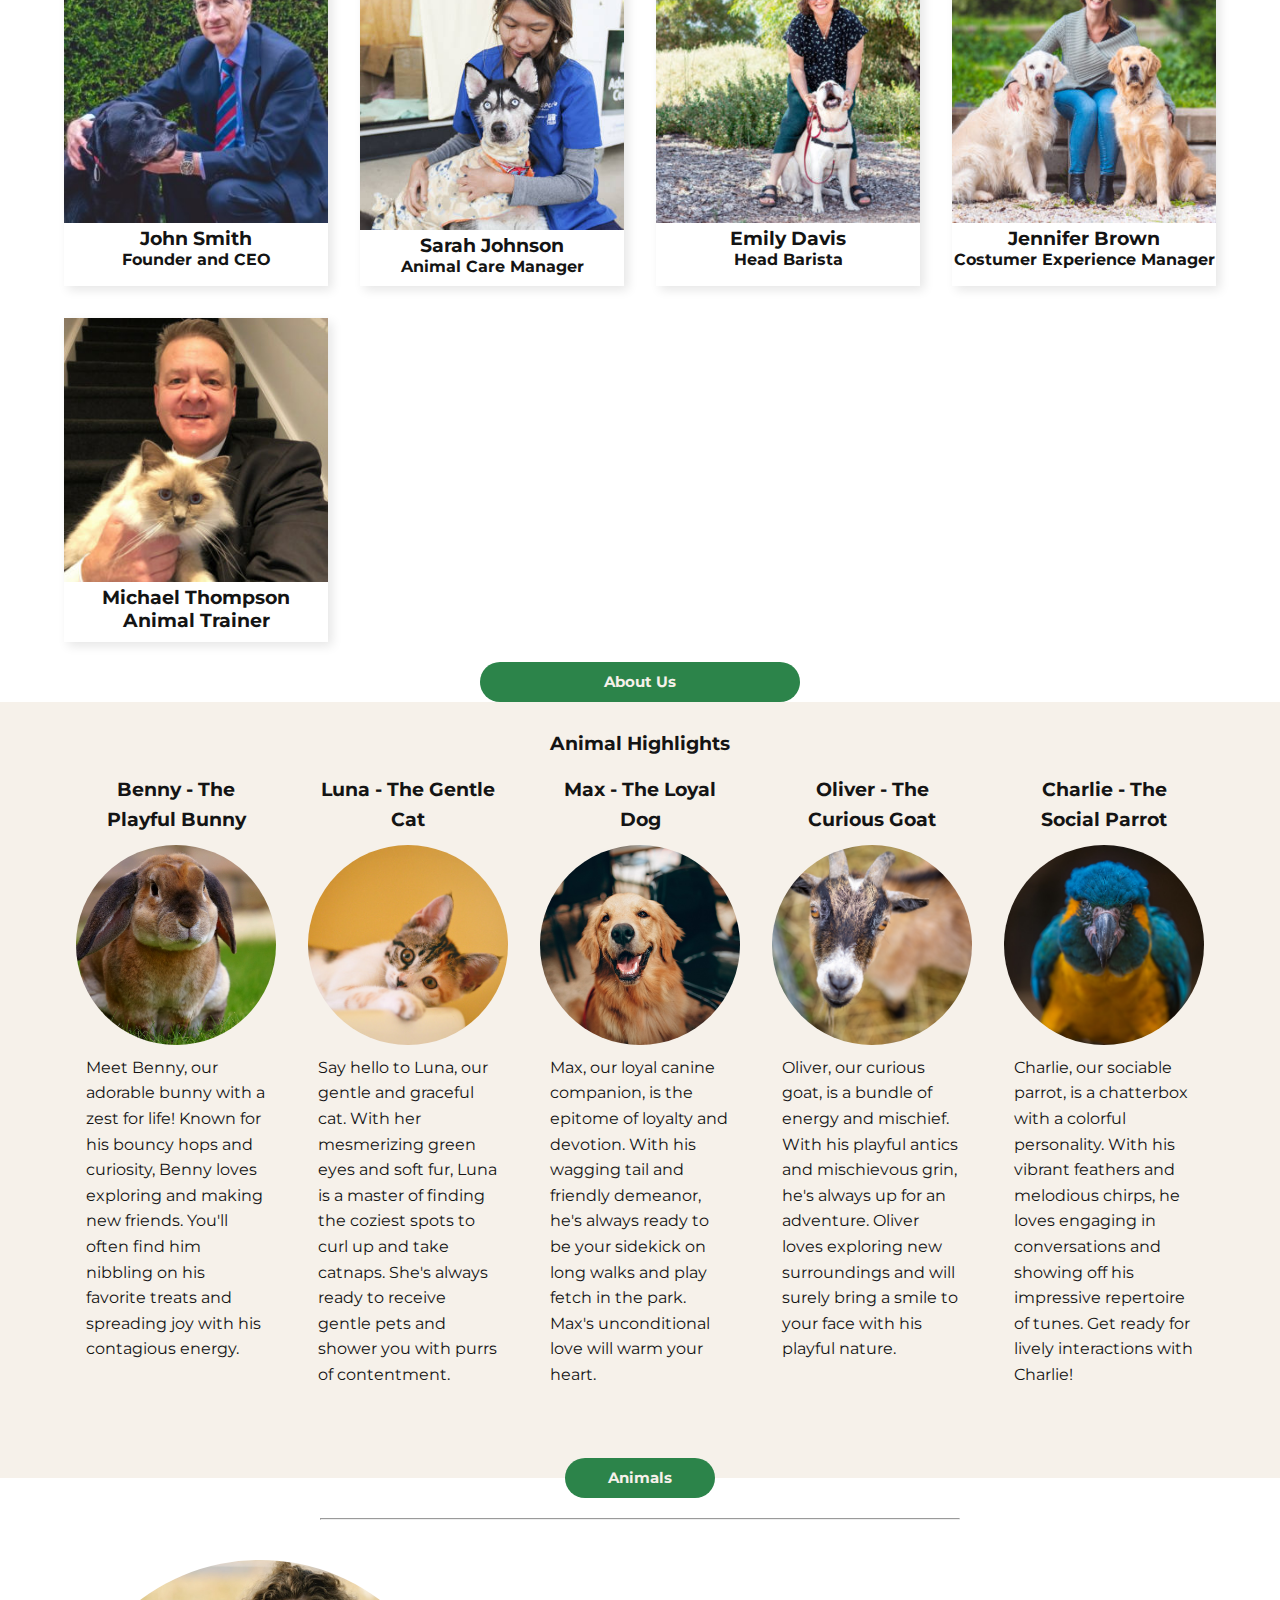
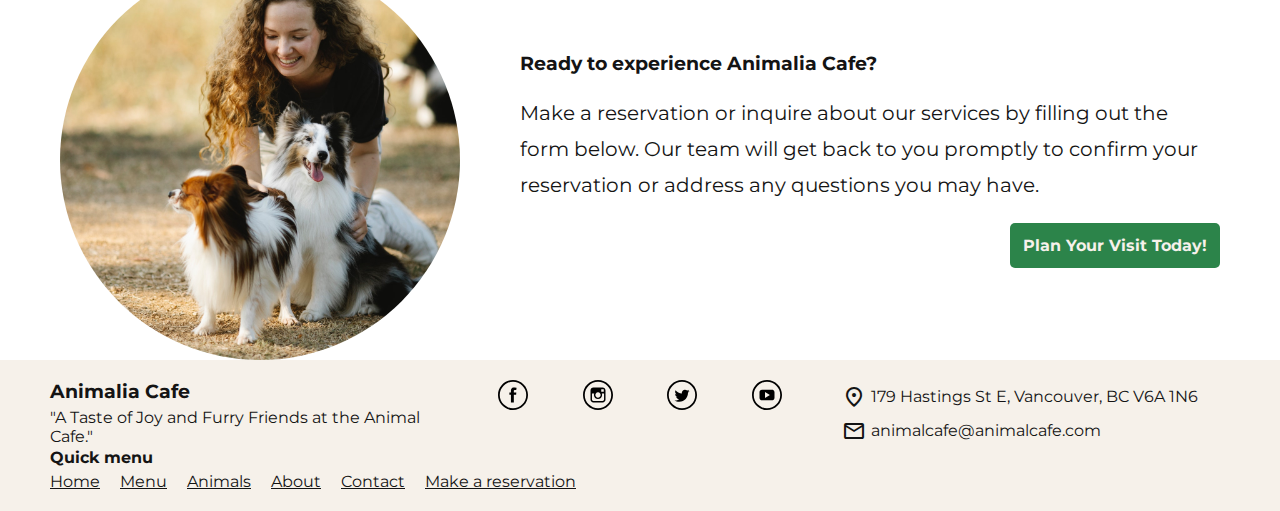
==== commit 09ec9b37: "add the latest menu(nav)&footer in all pages, adjust mediasize, edit README" ====
--- a/index.html
+++ b/index.html
@@ -10,19 +10,34 @@
     <link rel="stylesheet" href="https://fonts.googleapis.com/css2?family=Material+Symbols+Outlined:opsz,wght,FILL,GRAD@20..48,100..700,0..1,-50..200" />
 </head>
 <body>
-<!-- MENU -->
-    <nav class="menu-container">
-        <div class="menu-logo">
-            <img class="logo-icon" src="imgs/iconlogo.png">
-            <h3>Animalia Cafe</h3>
-        </div>
-        <div class="menu-list">
-            <div class="menu-item" id="menu-1"><a href="../index.html">Home</a></div>
-            <div class="menu-item" id="menu-2"><a href="pages/menu.html">Menu</a></div>
-            <div class="menu-item" id="menu-2"><a href="pages/animals.html">Animals</a></div>
-            <div class="menu-item" id="menu-3"><a href="pages/about.html">About</a></div>
-            <div class="menu-item" id="menu-4"><a href="pages/contact.html">Contact</a></div>
-            <div class="menu-item" id="menu-5"><a href="pages/contact.html">book now</a></div>
+    <!-- MENU -->
+    <nav>
+        <div class="menu-container">
+            <div class="menu-logo">
+                <img class="logo-icon" src="imgs/iconlogo.png">
+                <h1 class="cafename">Animalia Cafe</h1>
+            </div>
+            <div class="menu-list">
+                <div class="menu-item" id="menu-1"><a href="index.html">Home</a></div>
+                <div class="menu-item" id="menu-2"><a href="pages/menu.html">Menu</a></div>
+                <div class="menu-item" id="menu-2"><a href="pages/animals.html">Animals</a></div>
+                <div class="menu-item" id="menu-3"><a href="pages/about.html">About</a></div>
+                <div class="menu-item" id="menu-4"><a href="pages/contact.html">Contact</a></div>
+                <div class="menu-item" id="menu-5"><a href="pages/contact.html">book now</a></div>
+            </div>
+            <!--for mobile-->
+            <input type="checkbox" id="check">
+            <label for="check" class="menu-hamburger">
+                <img src="imgs/menu-hamburger.svg" alt="" />
+            </label>
+            <div class="menu-list-mobile">
+                <div class="menu-item" id="menu-1"><a href="index.html">Home</a></div>
+                <div class="menu-item" id="menu-2"><a href="pages/menu.html">Menu</a></div>
+                <div class="menu-item" id="menu-2"><a href="pages/animals.html">Animals</a></div>
+                <div class="menu-item" id="menu-3"><a href="pages/about.html">About</a></div>
+                <div class="menu-item" id="menu-4"><a href="pages/contact.html">Contact</a></div>
+                <div class="menu-item" id="menu-5"><a href="pages/contact.html">book now</a></div>
+            </div>
         </div>
     </nav>
 <!-- HOMEPAGE -->
--- a/css/styles.css
+++ b/css/styles.css
@@ -11,20 +11,16 @@
     background-color: white; /*#223D3C*/
     color: #141414;
 }
-/* MENU */
+/* -----------MENU(NAV)----------- */
 nav {
     font-weight: 800;
-    font-size: 18px;
+    font-size: 1.5vw;
     width: 100%;
+    padding: 10px 0px 10px 0px;
     position: sticky;
     top: 0px;
     background-color: rgba(255, 255, 255, 0.9);
     z-index: 1;
-    
-    display: flex;
-    justify-content: space-between;
-    align-items: center;
-    flex-wrap: wrap;
 }
 
 a {
@@ -32,41 +28,96 @@
     color: #141414;
 }
 
+.menu-container {
+    display: flex;
+    justify-content: space-between;
+    align-items: center;
+    position: sticky;
+}
+
 .menu-logo {
-    width: 20%;
-
-    display: flex;
-    align-items: center;
-    font-size: 1.3rem;
+    display: flex;
+    align-items: center;
+    white-space: nowrap;
+    /*to avoid starting new line*/
+    font-size: 2vw;
     font-weight: 500;
+    padding-right: 3vw;
+}
+
+.logo-icon {
+    width: 10vw;
 }
 
 .menu-item {
     cursor: pointer;
 }
 
-.logo-icon {
-    width: 80px;
-}
-
 .menu-list {
     display: flex;
     justify-content: space-evenly;
     align-items: center;
     flex-wrap: wrap;
-    gap: 55px;
+    gap: 3vw;
 }
 
 #menu-5 a {
     color: #f6f1ea;
+    white-space: nowrap;
 }
 
 #menu-5 {
     background-color: #631919;
     color: #f6f1ea;
-    text-align: center;
-    padding: 20px;
-    border-radius: 10px;
+    padding: 1vw;
+    border-radius: 1vw;
+}
+
+input {
+    display: none;
+  }
+
+.menu-hamburger {
+    display: none;
+}
+
+.menu-list-mobile {
+    font-size: 20px;
+    position: fixed;
+    top: 10%;
+    right: -100%;
+    background: rgba(255, 255, 255, 0.4);
+    border-radius: 10%;
+    transition: .5s;
+    display: none;
+  }
+
+
+#check:checked~ .menu-list-mobile {
+    right: 0;
+}
+
+/* --Mobile-- */
+@media screen and (max-width: 426px) {
+    .menu-list {
+        display: none;
+    }
+
+    .menu-container {
+        justify-content: space-between;
+    }
+
+    .menu-hamburger {
+        display: block;
+    }
+
+    .menu-list-mobile {
+        display: block;
+      }
+    
+    #check:checked~ .menu-list-mobile {
+        right: 0;
+    }
 }
 /* -----------------------------------HOMEPAGE-------------------------------------------- */
 /* HEROBANNER */
@@ -110,7 +161,7 @@
     align-items: center;
 }
 
-@media (max-width: 769px) {
+@media (max-width: 786px) {
 }
 @media (max-width: 426px) {
     .herobanner-text {
@@ -168,7 +219,7 @@
     object-fit: cover;
 }
 
-@media (max-width: 769px) {
+@media (max-width: 786px) {
     .homeabout-container{
         flex-direction: column;
     }
@@ -340,7 +391,7 @@
     border-radius: 50%;
 }
 
-@media (max-width: 769px) {
+@media (max-width: 786px) {
     .reserv-container{
         width: 100%;
         gap: 1.5rem;
